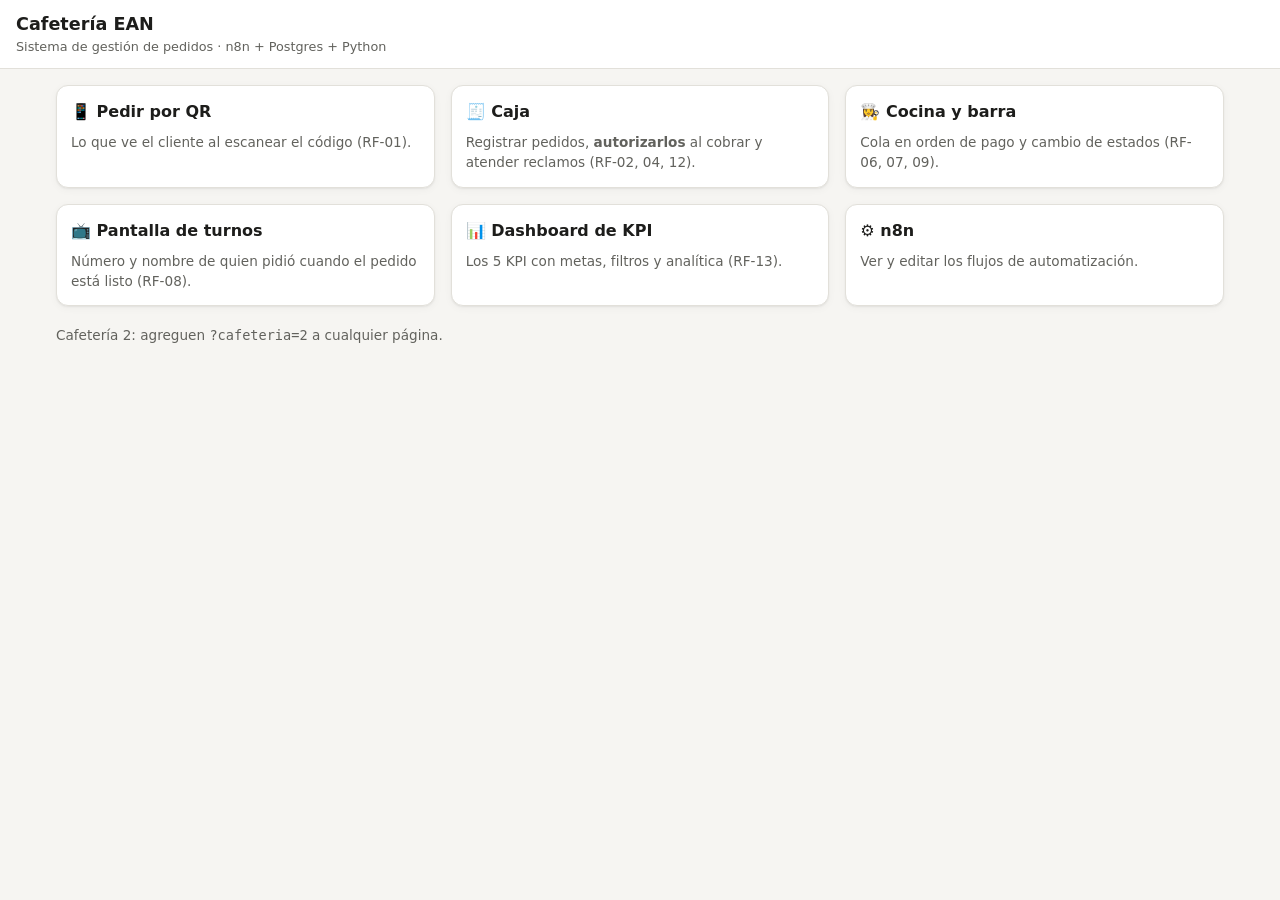
==== web/index.html @ c7b55ffe "Sistema de gestión de pedidos de la Cafetería EAN con n8n - Base de datos Postgres con el modelo ent" ====
<!doctype html>
<html lang="es">
<head>
<meta charset="utf-8">
<meta name="viewport" content="width=device-width, initial-scale=1">
<title>Cafetería EAN · Sistema de pedidos</title>
<link rel="stylesheet" href="estilos.css">
</head>
<body>
<header class="barra"><h1>Cafetería EAN<small>Sistema de gestión de pedidos · n8n + Postgres + Python</small></h1></header>
<main class="portal">
  <div class="rejilla tres-col">
    <a class="tarjeta" href="pedido.html?cafeteria=1"><h2>📱 Pedir por QR</h2><p class="suave">Lo que ve el cliente al escanear el código (RF-01).</p></a>
    <a class="tarjeta" href="caja.html?cafeteria=1"><h2>🧾 Caja</h2><p class="suave">Registrar pedidos, <strong>autorizarlos</strong> al cobrar y atender reclamos (RF-02, 04, 12).</p></a>
    <a class="tarjeta" href="cocina.html?cafeteria=1"><h2>👩‍🍳 Cocina y barra</h2><p class="suave">Cola en orden de pago y cambio de estados (RF-06, 07, 09).</p></a>
    <a class="tarjeta" href="turnos.html?cafeteria=1"><h2>📺 Pantalla de turnos</h2><p class="suave">Número y nombre de quien pidió cuando el pedido está listo (RF-08).</p></a>
    <a class="tarjeta" id="lnk-dash" href="#"><h2>📊 Dashboard de KPI</h2><p class="suave">Los 5 KPI con metas, filtros y analítica (RF-13).</p></a>
    <a class="tarjeta" id="lnk-n8n" href="#"><h2>⚙️ n8n</h2><p class="suave">Ver y editar los flujos de automatización.</p></a>
  </div>
  <p class="suave" style="margin-top:20px">Cafetería 2: agreguen <code>?cafeteria=2</code> a cualquier página.</p>
</main>
<script>
  const h = location.hostname;
  document.getElementById('lnk-dash').href = `http://${h}:8501`;
  document.getElementById('lnk-n8n').href = `http://${h}:5678`;
</script>
</body>
</html>
---- web/estilos.css ----
/* Plantilla visual común de las páginas de la cafetería */
:root {
  --fondo: #f6f5f2;
  --superficie: #ffffff;
  --texto: #1d1d1b;
  --texto-suave: #62625d;
  --borde: #e2e0da;
  --acento: #1f6f50;
  --acento-suave: #e3f1ea;
  --alerta: #b4521f;
  --alerta-suave: #fbe9de;
  --peligro: #b3261e;
  --listo: #1f6f50;
  --radio: 12px;
  --sombra: 0 1px 2px rgba(0,0,0,.06), 0 2px 8px rgba(0,0,0,.04);
  color-scheme: light dark;
}
@media (prefers-color-scheme: dark) {
  :root {
    --fondo: #141513;
    --superficie: #1e1f1c;
    --texto: #f0efe9;
    --texto-suave: #a7a69f;
    --borde: #34352f;
    --acento: #5cc394;
    --acento-suave: #1d3329;
    --alerta: #f0a46e;
    --alerta-suave: #3a2a1f;
    --peligro: #ff8a80;
    --listo: #5cc394;
    --sombra: none;
  }
}
* { box-sizing: border-box; }
html, body { margin: 0; }
body {
  font-family: system-ui, -apple-system, "Segoe UI", Roboto, sans-serif;
  background: var(--fondo); color: var(--texto); line-height: 1.45;
}
header.barra {
  display: flex; align-items: center; gap: 12px; flex-wrap: wrap;
  padding: 12px 16px; background: var(--superficie); border-bottom: 1px solid var(--borde);
  position: sticky; top: 0; z-index: 5;
}
header.barra h1 { font-size: 1.1rem; margin: 0; flex: 1; min-width: 160px; }
header.barra small { color: var(--texto-suave); font-weight: 400; display: block; font-size: .8rem; }
main { padding: 16px; max-width: 1200px; margin: 0 auto; }
h2 { font-size: 1rem; margin: 0 0 10px; }
.tarjeta {
  background: var(--superficie); border: 1px solid var(--borde); border-radius: var(--radio);
  padding: 14px; box-shadow: var(--sombra);
}
.rejilla { display: grid; gap: 16px; }
@media (min-width: 900px) { .dos-col { grid-template-columns: 3fr 2fr; } .tres-col { grid-template-columns: repeat(3, 1fr); } }
button, .boton {
  font: inherit; border: 1px solid var(--borde); background: var(--superficie); color: var(--texto);
  border-radius: 10px; padding: 10px 14px; cursor: pointer; text-decoration: none; display: inline-block;
}
button:hover { border-color: var(--acento); }
button.primario { background: var(--acento); border-color: var(--acento); color: #fff; font-weight: 600; }
@media (prefers-color-scheme: dark) { button.primario { color: #0d1a14; } }
button.peligro { color: var(--peligro); }
button:disabled { opacity: .5; cursor: not-allowed; }
input, select, textarea {
  font: inherit; width: 100%; padding: 9px 10px; border-radius: 8px;
  border: 1px solid var(--borde); background: var(--fondo); color: var(--texto);
}
label { display: block; font-size: .85rem; color: var(--texto-suave); margin: 10px 0 4px; }
label.check { display: flex; gap: 8px; align-items: flex-start; color: var(--texto); }
label.check input { width: auto; margin-top: 3px; }
.suave { color: var(--texto-suave); font-size: .85rem; }
.categoria { margin: 16px 0 6px; font-size: .8rem; letter-spacing: .04em; text-transform: uppercase; color: var(--texto-suave); }
.producto { display: flex; align-items: center; gap: 10px; padding: 10px 0; border-bottom: 1px solid var(--borde); }
.producto .nombre { flex: 1; }
.producto .precio { color: var(--texto-suave); font-size: .9rem; font-variant-numeric: tabular-nums; }
.producto.agotado { opacity: .45; }
.cantidad { display: flex; align-items: center; gap: 6px; }
.cantidad button { width: 36px; height: 36px; padding: 0; border-radius: 50%; }
.cantidad span { min-width: 20px; text-align: center; font-variant-numeric: tabular-nums; }
.obs { margin: 0 0 8px; font-size: .9rem; }
.pie-fijo {
  position: sticky; bottom: 0; background: var(--superficie); border-top: 1px solid var(--borde);
  padding: 12px 16px; display: flex; gap: 12px; align-items: center; justify-content: space-between;
}
.total { font-size: 1.15rem; font-weight: 700; font-variant-numeric: tabular-nums; }
.turno-grande { font-size: 4.5rem; font-weight: 800; line-height: 1; color: var(--acento); font-variant-numeric: tabular-nums; }
.pasos { display: flex; gap: 6px; margin: 14px 0; }
.pasos div { flex: 1; text-align: center; font-size: .72rem; color: var(--texto-suave); }
.pasos div::before { content: ""; display: block; height: 6px; border-radius: 3px; background: var(--borde); margin-bottom: 6px; }
.pasos div.hecho::before { background: var(--acento); }
.pasos div.hecho { color: var(--texto); }
.aviso-listo {
  background: var(--acento); color: #fff; border-radius: var(--radio); padding: 18px;
  font-size: 1.3rem; font-weight: 700; text-align: center; animation: latido 1.2s ease-in-out 3;
}
@keyframes latido { 50% { transform: scale(1.03); } }
.mensaje { padding: 10px 12px; border-radius: 8px; margin: 10px 0; font-size: .9rem; }
.mensaje.error { background: var(--alerta-suave); color: var(--alerta); }
.mensaje.ok { background: var(--acento-suave); color: var(--acento); }
.oculto { display: none !important; }
.fila-botones { display: flex; gap: 8px; flex-wrap: wrap; }
/* Cocina */
.columna { min-height: 200px; }
.comanda { border: 1px solid var(--borde); border-radius: 10px; padding: 10px; margin-bottom: 10px; background: var(--fondo); }
.comanda .cab { display: flex; justify-content: space-between; align-items: baseline; }
.comanda .num { font-size: 1.8rem; font-weight: 800; font-variant-numeric: tabular-nums; }
.comanda ul { margin: 6px 0; padding-left: 18px; }
.comanda .nota { color: var(--alerta); font-size: .85rem; }
.tiempo { font-size: .8rem; padding: 2px 8px; border-radius: 99px; background: var(--acento-suave); color: var(--acento); }
.tiempo.medio { background: var(--alerta-suave); color: var(--alerta); }
.tiempo.alto { background: var(--peligro); color: #fff; }
.contador { font-size: .8rem; color: var(--texto-suave); font-weight: 400; }
/* Pantalla de turnos */
.pantalla { display: grid; grid-template-columns: 1fr 1fr; gap: 16px; padding: 16px; min-height: calc(100vh - 70px); }
.pantalla section { background: var(--superficie); border-radius: var(--radio); padding: 20px; border: 1px solid var(--borde); }
.pantalla h2 { font-size: clamp(1.2rem, 3vw, 2.2rem); }
.numeros { display: flex; flex-wrap: wrap; gap: 14px; }
.numeros span { font-size: clamp(2rem, 7vw, 5.5rem); font-weight: 800; min-width: 1.6em; text-align: center; font-variant-numeric: tabular-nums; }
.listos h2, .listos .numeros span { color: var(--listo); }
.portal a.tarjeta { display: block; color: inherit; text-decoration: none; }
.portal a.tarjeta:hover { border-color: var(--acento); }
.portal p { margin: 4px 0 0; }
@media (max-width: 600px) { .pantalla { grid-template-columns: 1fr; } }
/* Ingreso con PIN */
.capa-ingreso { position: fixed; inset: 0; background: rgba(0,0,0,.45); display: flex; align-items: center;
                justify-content: center; z-index: 20; padding: 16px; }
.ingreso { width: 100%; max-width: 360px; }
.usuario { font-size: .85rem; color: var(--texto-suave); display: flex; gap: 8px; align-items: center; }
.usuario button { padding: 6px 10px; font-size: .8rem; }
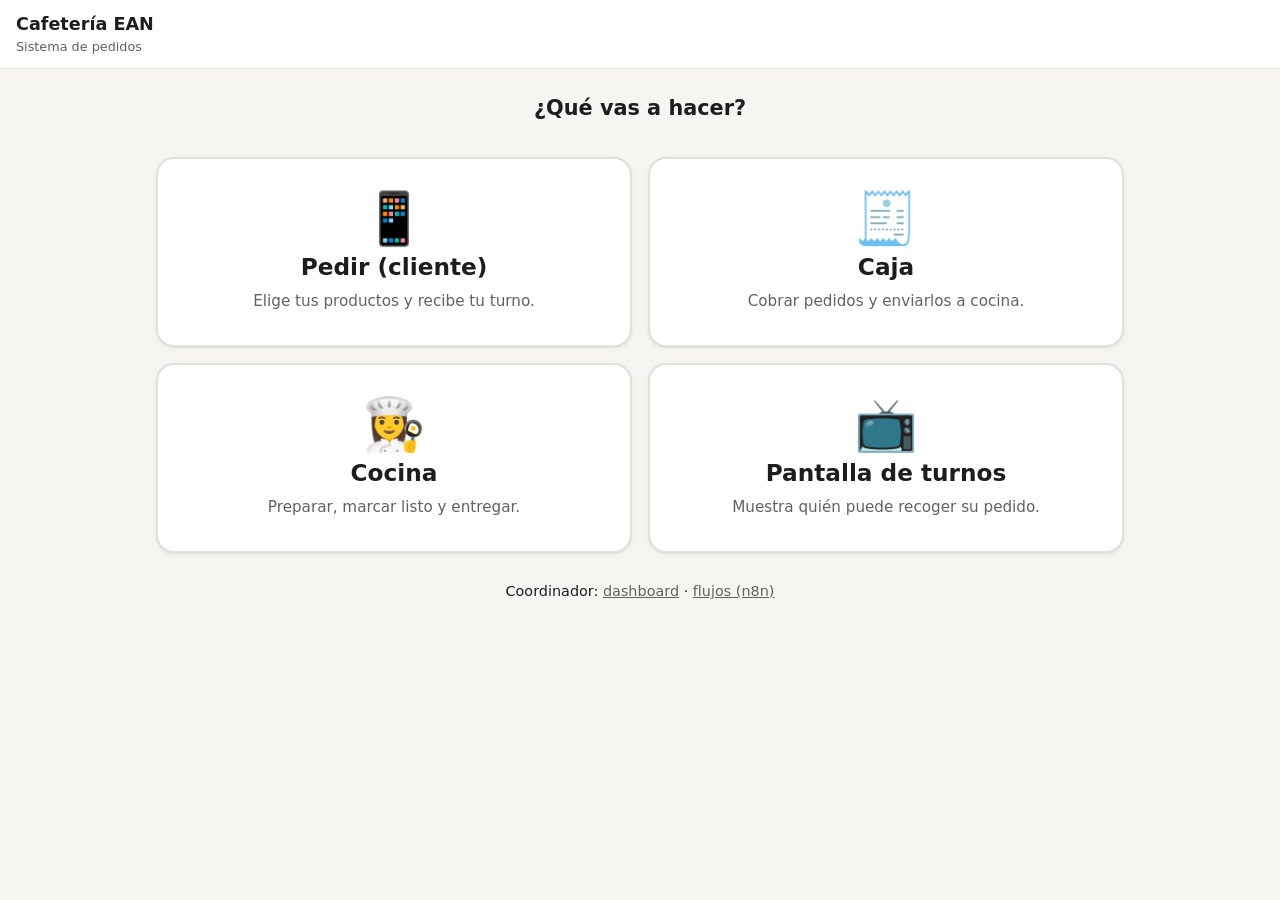
==== commit 7abe3781: "Caja y cocina más sencillas, reclamos por turno y script de actualización - Portal con 4 botones gra" ====
--- a/web/index.html
+++ b/web/index.html
@@ -5,24 +5,52 @@
 <meta name="viewport" content="width=device-width, initial-scale=1">
 <title>Cafetería EAN · Sistema de pedidos</title>
 <link rel="stylesheet" href="estilos.css">
+<style>
+  main { max-width: 1000px; }
+  .pregunta { font-size: 1.3rem; font-weight: 700; margin: 8px 0 16px; text-align: center; }
+  .sedes { display: flex; justify-content: center; gap: 8px; flex-wrap: wrap; margin-bottom: 18px; }
+  .sedes button[aria-pressed="true"] { background: var(--acento-suave); border-color: var(--acento); color: var(--acento); font-weight: 700; }
+  .pie-portal { text-align: center; margin-top: 28px; font-size: .9rem; }
+  .pie-portal a { color: var(--texto-suave); }
+</style>
 </head>
 <body>
-<header class="barra"><h1>Cafetería EAN<small>Sistema de gestión de pedidos · n8n + Postgres + Python</small></h1></header>
-<main class="portal">
-  <div class="rejilla tres-col">
-    <a class="tarjeta" href="pedido.html?cafeteria=1"><h2>📱 Pedir por QR</h2><p class="suave">Lo que ve el cliente al escanear el código (RF-01).</p></a>
-    <a class="tarjeta" href="caja.html?cafeteria=1"><h2>🧾 Caja</h2><p class="suave">Registrar pedidos, <strong>autorizarlos</strong> al cobrar y atender reclamos (RF-02, 04, 12).</p></a>
-    <a class="tarjeta" href="cocina.html?cafeteria=1"><h2>👩‍🍳 Cocina y barra</h2><p class="suave">Cola en orden de pago y cambio de estados (RF-06, 07, 09).</p></a>
-    <a class="tarjeta" href="turnos.html?cafeteria=1"><h2>📺 Pantalla de turnos</h2><p class="suave">Número y nombre de quien pidió cuando el pedido está listo (RF-08).</p></a>
-    <a class="tarjeta" id="lnk-dash" href="#"><h2>📊 Dashboard de KPI</h2><p class="suave">Los 5 KPI con metas, filtros y analítica (RF-13).</p></a>
-    <a class="tarjeta" id="lnk-n8n" href="#"><h2>⚙️ n8n</h2><p class="suave">Ver y editar los flujos de automatización.</p></a>
+<header class="barra"><h1>Cafetería EAN<small>Sistema de pedidos</small></h1></header>
+<main>
+  <p class="pregunta">¿Qué vas a hacer?</p>
+  <div class="sedes" id="sedes"></div>
+  <div class="roles">
+    <a class="rol" data-pagina="pedido.html"><span class="icono" aria-hidden="true">📱</span><strong>Pedir (cliente)</strong><span class="suave">Elige tus productos y recibe tu turno.</span></a>
+    <a class="rol" data-pagina="caja.html"><span class="icono" aria-hidden="true">🧾</span><strong>Caja</strong><span class="suave">Cobrar pedidos y enviarlos a cocina.</span></a>
+    <a class="rol" data-pagina="cocina.html"><span class="icono" aria-hidden="true">👩‍🍳</span><strong>Cocina</strong><span class="suave">Preparar, marcar listo y entregar.</span></a>
+    <a class="rol" data-pagina="turnos.html"><span class="icono" aria-hidden="true">📺</span><strong>Pantalla de turnos</strong><span class="suave">Muestra quién puede recoger su pedido.</span></a>
   </div>
-  <p class="suave" style="margin-top:20px">Cafetería 2: agreguen <code>?cafeteria=2</code> a cualquier página.</p>
+  <p class="pie-portal">Coordinador: <a id="lnk-dash" href="#">dashboard</a> · <a id="lnk-n8n" href="#">flujos (n8n)</a></p>
 </main>
+<script src="comun.js"></script>
 <script>
   const h = location.hostname;
-  document.getElementById('lnk-dash').href = `http://${h}:8501`;
-  document.getElementById('lnk-n8n').href = `http://${h}:5678`;
+  $('#lnk-dash').href = `http://${h}:8501`;
+  $('#lnk-n8n').href = `http://${h}:5679`;
+  let sede = parametro('cafeteria', null);
+  try { sede ??= localStorage.getItem('cafeteria_sede'); } catch (e) {}
+  sede ??= '1';
+  function enlazar() {
+    document.querySelectorAll('a.rol').forEach(a => a.href = `${a.dataset.pagina}?cafeteria=${encodeURIComponent(sede)}`);
+    document.querySelectorAll('#sedes button').forEach(b => b.setAttribute('aria-pressed', b.dataset.sede === sede));
+  }
+  enlazar();
+  // Si hay varias cafeterías, se elige una vez y queda recordada en este equipo
+  cargarCatalogo(sede).then(c => {
+    if (c.cafeterias.length < 2) return;
+    $('#sedes').innerHTML = c.cafeterias.map(x => `<button data-sede="${esc(x.id_cafeteria)}">${esc(x.nombre)}</button>`).join('');
+    $('#sedes').onclick = e => {
+      const b = e.target.closest('button'); if (!b) return;
+      sede = b.dataset.sede; try { localStorage.setItem('cafeteria_sede', sede); } catch (e) {}
+      enlazar();
+    };
+    enlazar();
+  }).catch(() => {});
 </script>
 </body>
 </html>
--- a/web/estilos.css
+++ b/web/estilos.css
@@ -75,7 +75,7 @@
 .producto .precio { color: var(--texto-suave); font-size: .9rem; font-variant-numeric: tabular-nums; }
 .producto.agotado { opacity: .45; }
 .cantidad { display: flex; align-items: center; gap: 6px; }
-.cantidad button { width: 36px; height: 36px; padding: 0; border-radius: 50%; }
+.cantidad button { width: 44px; height: 44px; padding: 0; border-radius: 50%; font-size: 1.2rem; }
 .cantidad span { min-width: 20px; text-align: center; font-variant-numeric: tabular-nums; }
 .obs { margin: 0 0 8px; font-size: .9rem; }
 .pie-fijo {
@@ -127,3 +127,41 @@
 .ingreso { width: 100%; max-width: 360px; }
 .usuario { font-size: .85rem; color: var(--texto-suave); display: flex; gap: 8px; align-items: center; }
 .usuario button { padding: 6px 10px; font-size: .8rem; }
+/* ---------- Componentes táctiles compartidos ---------- */
+button, .boton { min-height: 44px; }
+button.grande { font-size: 1.1rem; font-weight: 700; min-height: 56px; padding: 12px 18px; }
+button.enlace { background: none; border: none; color: var(--texto-suave); text-decoration: underline; padding: 8px; }
+button.secundario { font-size: .9rem; padding: 8px 12px; }
+.chip { font-size: .8rem; padding: 2px 8px; border-radius: 99px; background: var(--fondo); color: var(--texto-suave);
+        border: 1px solid var(--borde); white-space: nowrap; }
+.chip.acento { background: var(--acento-suave); color: var(--acento); border-color: transparent; }
+.chip.alerta { background: var(--alerta-suave); color: var(--alerta); border-color: transparent; }
+/* Diálogo modal */
+dialog.dialogo { border: none; border-radius: 16px; padding: 0; max-width: min(480px, calc(100vw - 24px)); width: 100%;
+                 background: var(--superficie); color: var(--texto); box-shadow: 0 10px 40px rgba(0,0,0,.3); }
+dialog.dialogo::backdrop { background: rgba(0,0,0,.5); }
+.dialogo-cuerpo { padding: 20px; }
+.dialogo-cuerpo h2 { font-size: 1.3rem; margin: 0 0 4px; }
+.dialogo .medios { display: grid; gap: 10px; margin-top: 16px; }
+.dialogo .medios button { font-size: 1.25rem; font-weight: 700; min-height: 64px; text-align: left; display: flex; align-items: center; gap: 12px; }
+.dialogo .medios button span { font-size: 1.6rem; }
+.dialogo .pie-dialogo { display: flex; justify-content: space-between; align-items: center; gap: 8px; margin-top: 14px; flex-wrap: wrap; }
+.dialogo ul { margin: 8px 0 0; padding-left: 18px; color: var(--texto-suave); }
+/* Aviso flotante de confirmación */
+.aviso-flotante { position: fixed; left: 50%; top: 16px; transform: translateX(-50%); z-index: 30;
+  max-width: calc(100vw - 32px); padding: 16px 24px; border-radius: 14px; font-size: 1.3rem; font-weight: 700;
+  box-shadow: 0 8px 30px rgba(0,0,0,.25); text-align: center; cursor: pointer; animation: entra .25s ease-out; }
+.aviso-flotante.ok { background: var(--acento); color: #fff; }
+.aviso-flotante.error { background: var(--peligro); color: #fff; }
+@media (prefers-color-scheme: dark) { .aviso-flotante.ok, .aviso-flotante.error { color: #0d1a14; } }
+@keyframes entra { from { opacity: 0; transform: translate(-50%, -12px); } }
+/* Portal */
+.roles { display: grid; gap: 16px; grid-template-columns: 1fr; }
+@media (min-width: 600px) { .roles { grid-template-columns: 1fr 1fr; } }
+a.rol { display: flex; flex-direction: column; align-items: center; justify-content: center; text-align: center; gap: 6px;
+  min-height: 190px; padding: 22px; background: var(--superficie); border: 2px solid var(--borde); border-radius: 18px;
+  color: inherit; text-decoration: none; box-shadow: var(--sombra); transition: border-color .15s, transform .15s; }
+a.rol:hover, a.rol:focus-visible { border-color: var(--acento); transform: translateY(-2px); }
+a.rol .icono { font-size: 3.2rem; line-height: 1; }
+a.rol strong { font-size: 1.45rem; }
+a.rol span.suave { font-size: .95rem; }
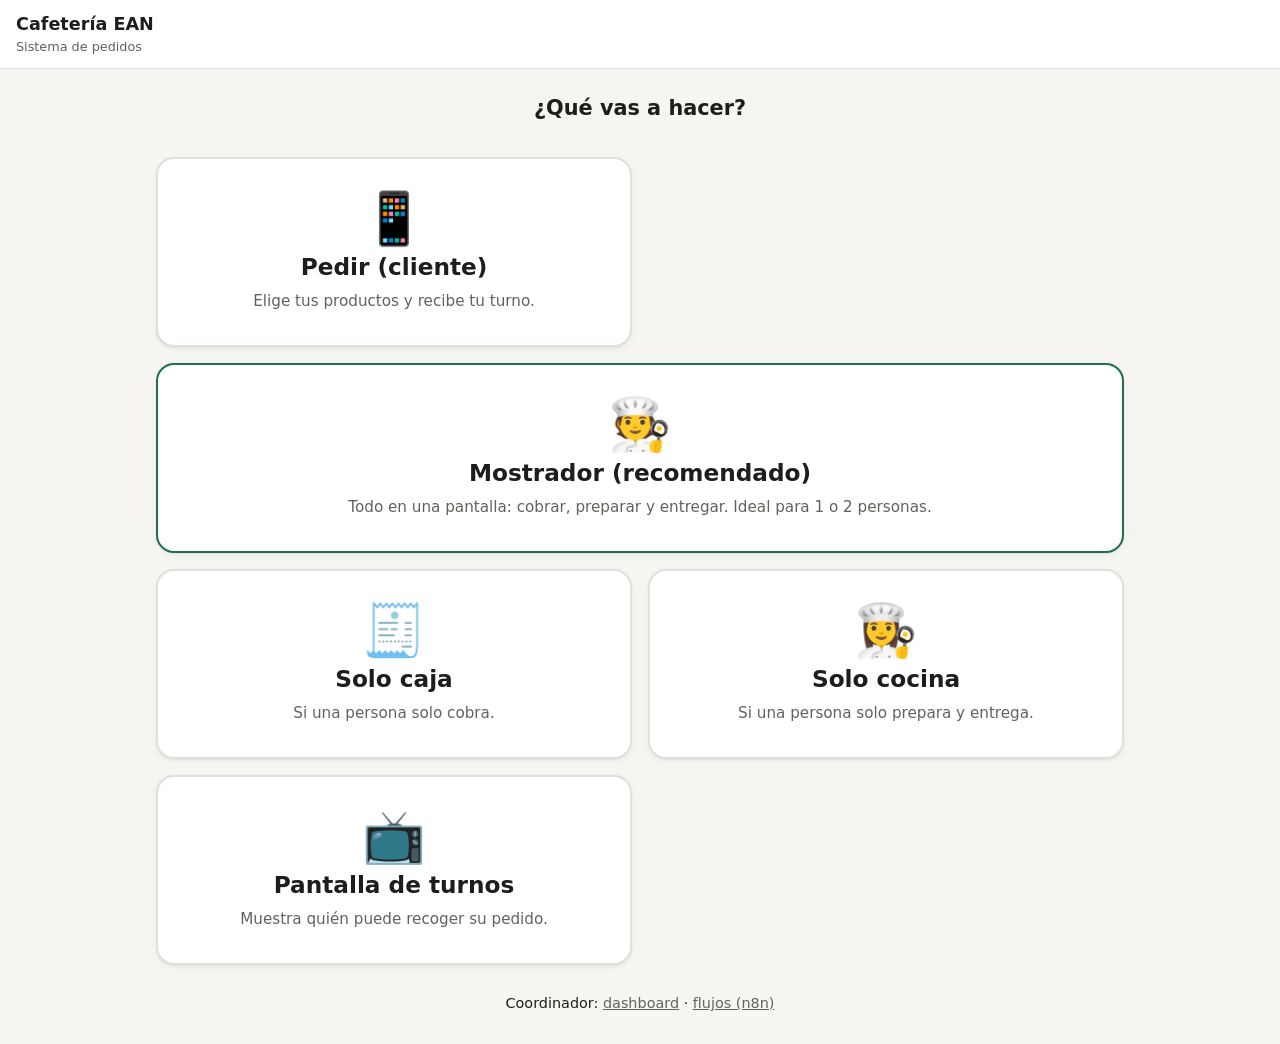
==== commit 1eca4315: "Pantalla Mostrador: cobrar, preparar y entregar en un solo lugar (2 personas) - mostrador.html une c" ====
--- a/web/index.html
+++ b/web/index.html
@@ -21,8 +21,9 @@
   <div class="sedes" id="sedes"></div>
   <div class="roles">
     <a class="rol" data-pagina="pedido.html"><span class="icono" aria-hidden="true">📱</span><strong>Pedir (cliente)</strong><span class="suave">Elige tus productos y recibe tu turno.</span></a>
-    <a class="rol" data-pagina="caja.html"><span class="icono" aria-hidden="true">🧾</span><strong>Caja</strong><span class="suave">Cobrar pedidos y enviarlos a cocina.</span></a>
-    <a class="rol" data-pagina="cocina.html"><span class="icono" aria-hidden="true">👩‍🍳</span><strong>Cocina</strong><span class="suave">Preparar, marcar listo y entregar.</span></a>
+    <a class="rol" data-pagina="mostrador.html" style="grid-column:1 / -1;border-color:var(--acento)"><span class="icono" aria-hidden="true">🧑‍🍳</span><strong>Mostrador (recomendado)</strong><span class="suave">Todo en una pantalla: cobrar, preparar y entregar. Ideal para 1 o 2 personas.</span></a>
+    <a class="rol" data-pagina="caja.html"><span class="icono" aria-hidden="true">🧾</span><strong>Solo caja</strong><span class="suave">Si una persona solo cobra.</span></a>
+    <a class="rol" data-pagina="cocina.html"><span class="icono" aria-hidden="true">👩‍🍳</span><strong>Solo cocina</strong><span class="suave">Si una persona solo prepara y entrega.</span></a>
     <a class="rol" data-pagina="turnos.html"><span class="icono" aria-hidden="true">📺</span><strong>Pantalla de turnos</strong><span class="suave">Muestra quién puede recoger su pedido.</span></a>
   </div>
   <p class="pie-portal">Coordinador: <a id="lnk-dash" href="#">dashboard</a> · <a id="lnk-n8n" href="#">flujos (n8n)</a></p>
@@ -42,6 +43,12 @@
   enlazar();
   // Si hay varias cafeterías, se elige una vez y queda recordada en este equipo
   cargarCatalogo(sede).then(c => {
+    // Si la cafetería recordada ya no existe, se usa la primera
+    if (!c.cafeterias.some(x => String(x.id_cafeteria) === String(sede))) {
+      sede = String(c.cafeterias[0]?.id_cafeteria ?? 1);
+      try { localStorage.setItem('cafeteria_sede', sede); } catch (e) {}
+      enlazar();
+    }
     if (c.cafeterias.length < 2) return;
     $('#sedes').innerHTML = c.cafeterias.map(x => `<button data-sede="${esc(x.id_cafeteria)}">${esc(x.nombre)}</button>`).join('');
     $('#sedes').onclick = e => {
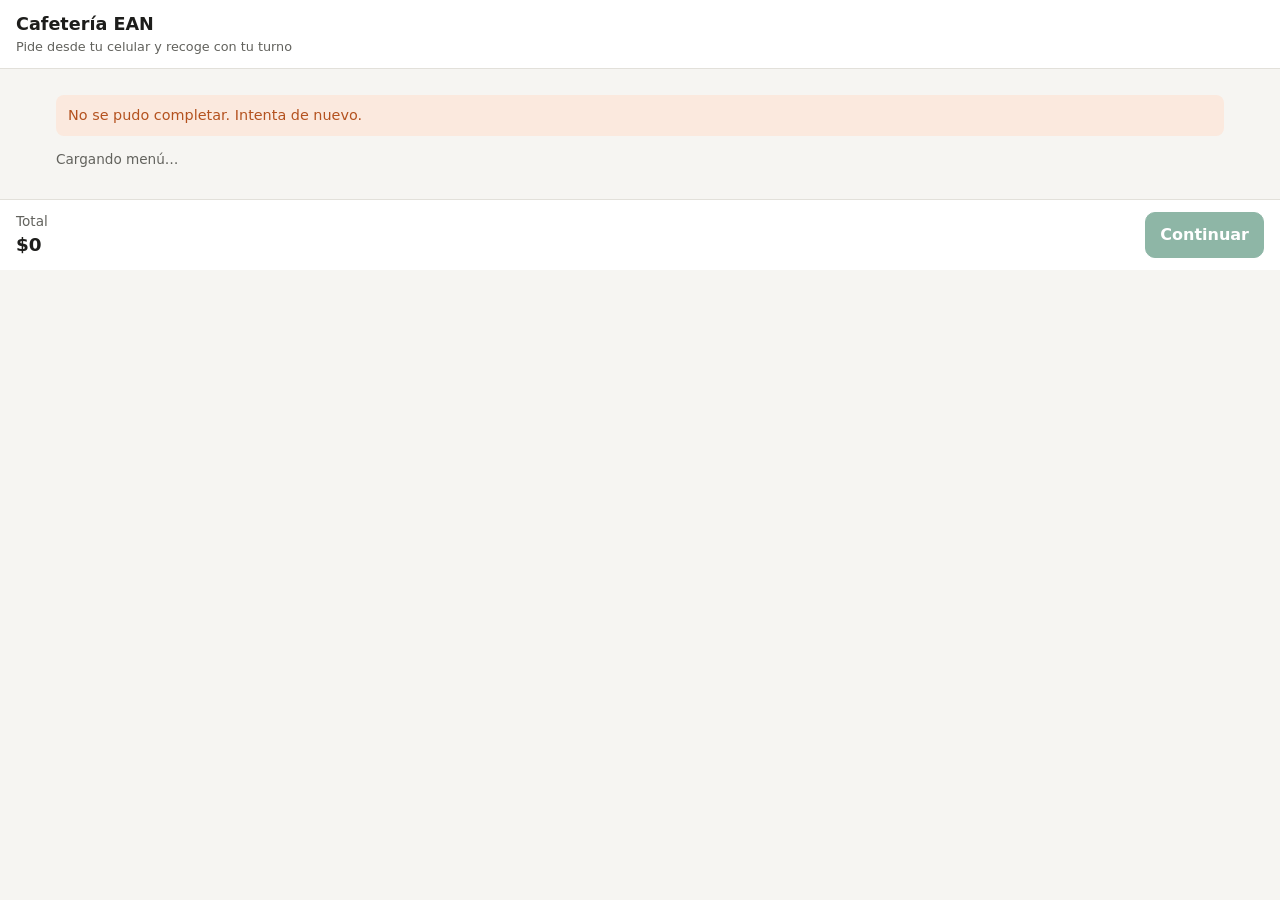
==== commit 6feb47f1: "Separar clientes y personal - La dirección principal lleva al cliente a pedir; el portal ya no   mue" ====
--- a/web/index.html
+++ b/web/index.html
@@ -3,61 +3,8 @@
 <head>
 <meta charset="utf-8">
 <meta name="viewport" content="width=device-width, initial-scale=1">
-<title>Cafetería EAN · Sistema de pedidos</title>
-<link rel="stylesheet" href="estilos.css">
-<style>
-  main { max-width: 1000px; }
-  .pregunta { font-size: 1.3rem; font-weight: 700; margin: 8px 0 16px; text-align: center; }
-  .sedes { display: flex; justify-content: center; gap: 8px; flex-wrap: wrap; margin-bottom: 18px; }
-  .sedes button[aria-pressed="true"] { background: var(--acento-suave); border-color: var(--acento); color: var(--acento); font-weight: 700; }
-  .pie-portal { text-align: center; margin-top: 28px; font-size: .9rem; }
-  .pie-portal a { color: var(--texto-suave); }
-</style>
+<title>Cafetería EAN · Pedir</title>
+<meta http-equiv="refresh" content="0; url=pedido.html?cafeteria=1">
 </head>
-<body>
-<header class="barra"><h1>Cafetería EAN<small>Sistema de pedidos</small></h1></header>
-<main>
-  <p class="pregunta">¿Qué vas a hacer?</p>
-  <div class="sedes" id="sedes"></div>
-  <div class="roles">
-    <a class="rol" data-pagina="pedido.html"><span class="icono" aria-hidden="true">📱</span><strong>Pedir (cliente)</strong><span class="suave">Elige tus productos y recibe tu turno.</span></a>
-    <a class="rol" data-pagina="mostrador.html" style="grid-column:1 / -1;border-color:var(--acento)"><span class="icono" aria-hidden="true">🧑‍🍳</span><strong>Mostrador (recomendado)</strong><span class="suave">Todo en una pantalla: cobrar, preparar y entregar. Ideal para 1 o 2 personas.</span></a>
-    <a class="rol" data-pagina="caja.html"><span class="icono" aria-hidden="true">🧾</span><strong>Solo caja</strong><span class="suave">Si una persona solo cobra.</span></a>
-    <a class="rol" data-pagina="cocina.html"><span class="icono" aria-hidden="true">👩‍🍳</span><strong>Solo cocina</strong><span class="suave">Si una persona solo prepara y entrega.</span></a>
-    <a class="rol" data-pagina="turnos.html"><span class="icono" aria-hidden="true">📺</span><strong>Pantalla de turnos</strong><span class="suave">Muestra quién puede recoger su pedido.</span></a>
-  </div>
-  <p class="pie-portal">Coordinador: <a id="lnk-dash" href="#">dashboard</a> · <a id="lnk-n8n" href="#">flujos (n8n)</a></p>
-</main>
-<script src="comun.js"></script>
-<script>
-  const h = location.hostname;
-  $('#lnk-dash').href = `http://${h}:8501`;
-  $('#lnk-n8n').href = `http://${h}:5679`;
-  let sede = parametro('cafeteria', null);
-  try { sede ??= localStorage.getItem('cafeteria_sede'); } catch (e) {}
-  sede ??= '1';
-  function enlazar() {
-    document.querySelectorAll('a.rol').forEach(a => a.href = `${a.dataset.pagina}?cafeteria=${encodeURIComponent(sede)}`);
-    document.querySelectorAll('#sedes button').forEach(b => b.setAttribute('aria-pressed', b.dataset.sede === sede));
-  }
-  enlazar();
-  // Si hay varias cafeterías, se elige una vez y queda recordada en este equipo
-  cargarCatalogo(sede).then(c => {
-    // Si la cafetería recordada ya no existe, se usa la primera
-    if (!c.cafeterias.some(x => String(x.id_cafeteria) === String(sede))) {
-      sede = String(c.cafeterias[0]?.id_cafeteria ?? 1);
-      try { localStorage.setItem('cafeteria_sede', sede); } catch (e) {}
-      enlazar();
-    }
-    if (c.cafeterias.length < 2) return;
-    $('#sedes').innerHTML = c.cafeterias.map(x => `<button data-sede="${esc(x.id_cafeteria)}">${esc(x.nombre)}</button>`).join('');
-    $('#sedes').onclick = e => {
-      const b = e.target.closest('button'); if (!b) return;
-      sede = b.dataset.sede; try { localStorage.setItem('cafeteria_sede', sede); } catch (e) {}
-      enlazar();
-    };
-    enlazar();
-  }).catch(() => {});
-</script>
-</body>
+<body><p><a href="pedido.html?cafeteria=1">Hacer un pedido</a></p></body>
 </html>
